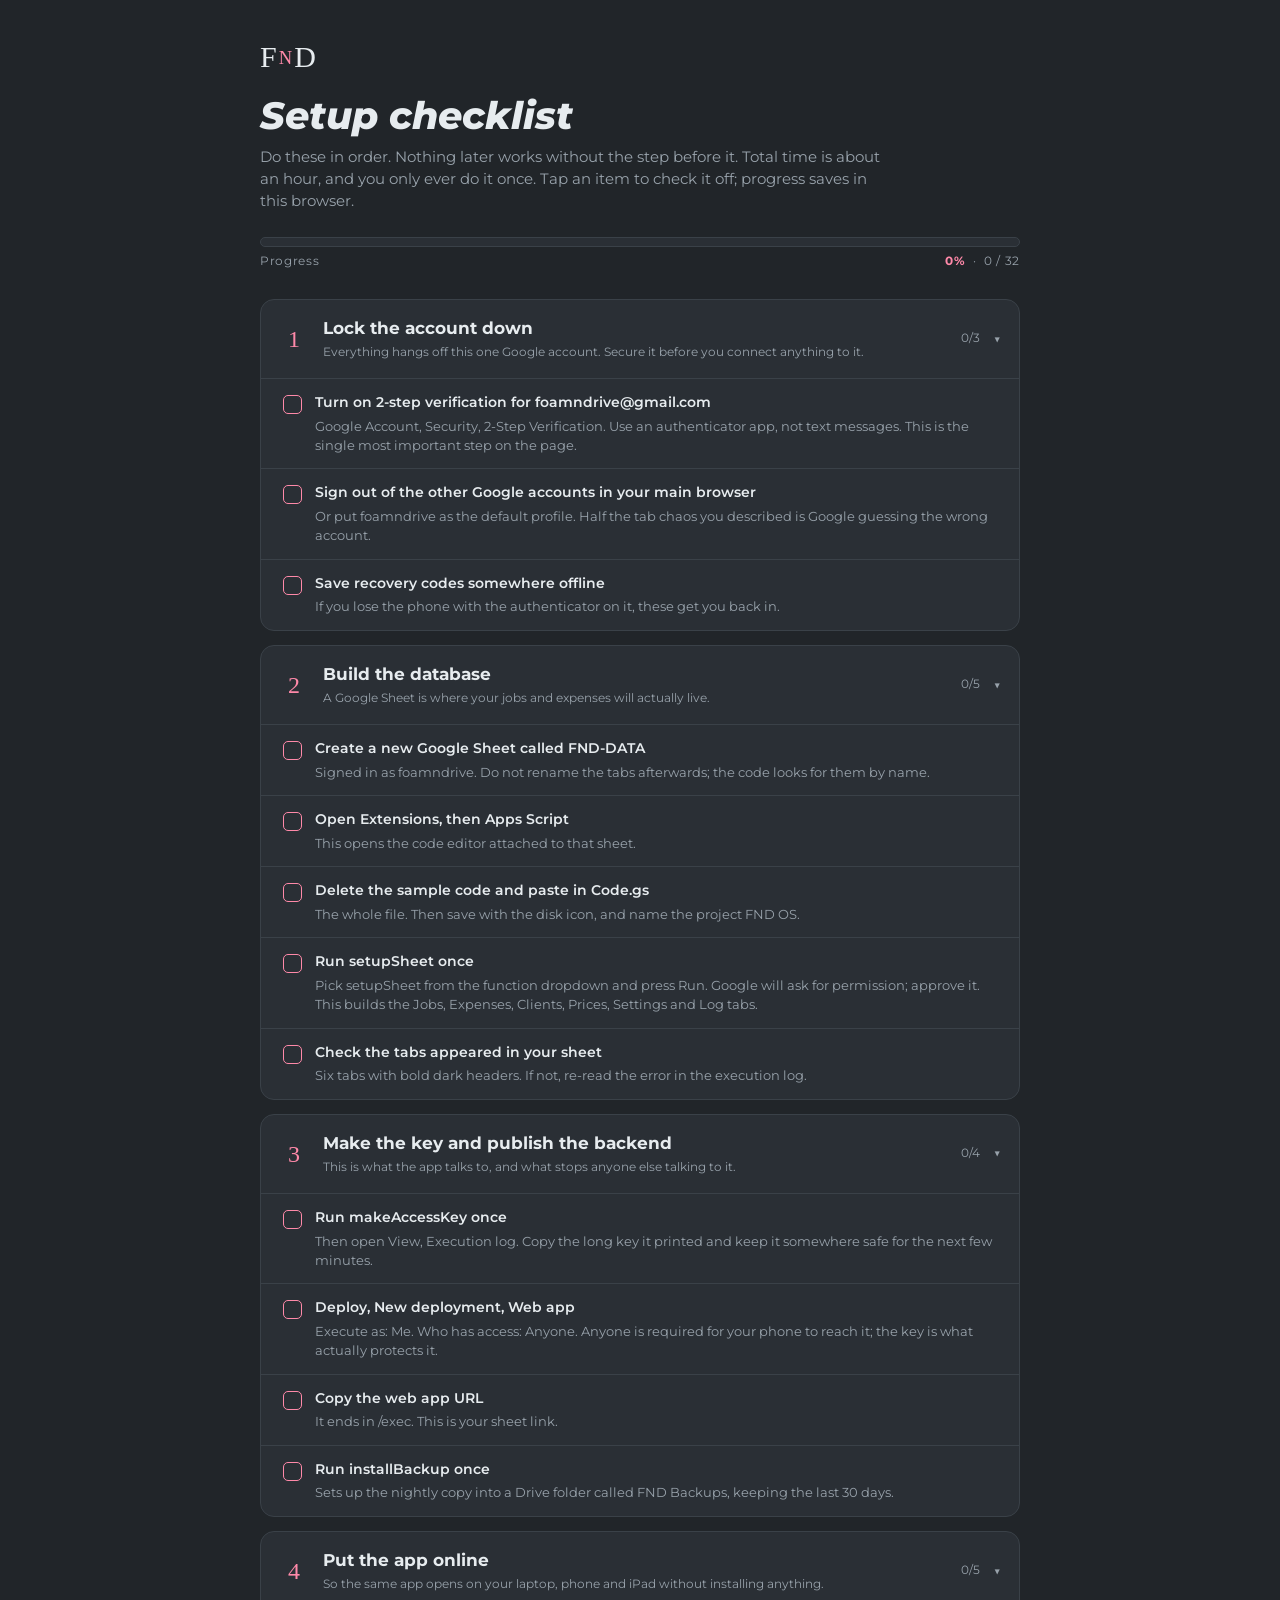
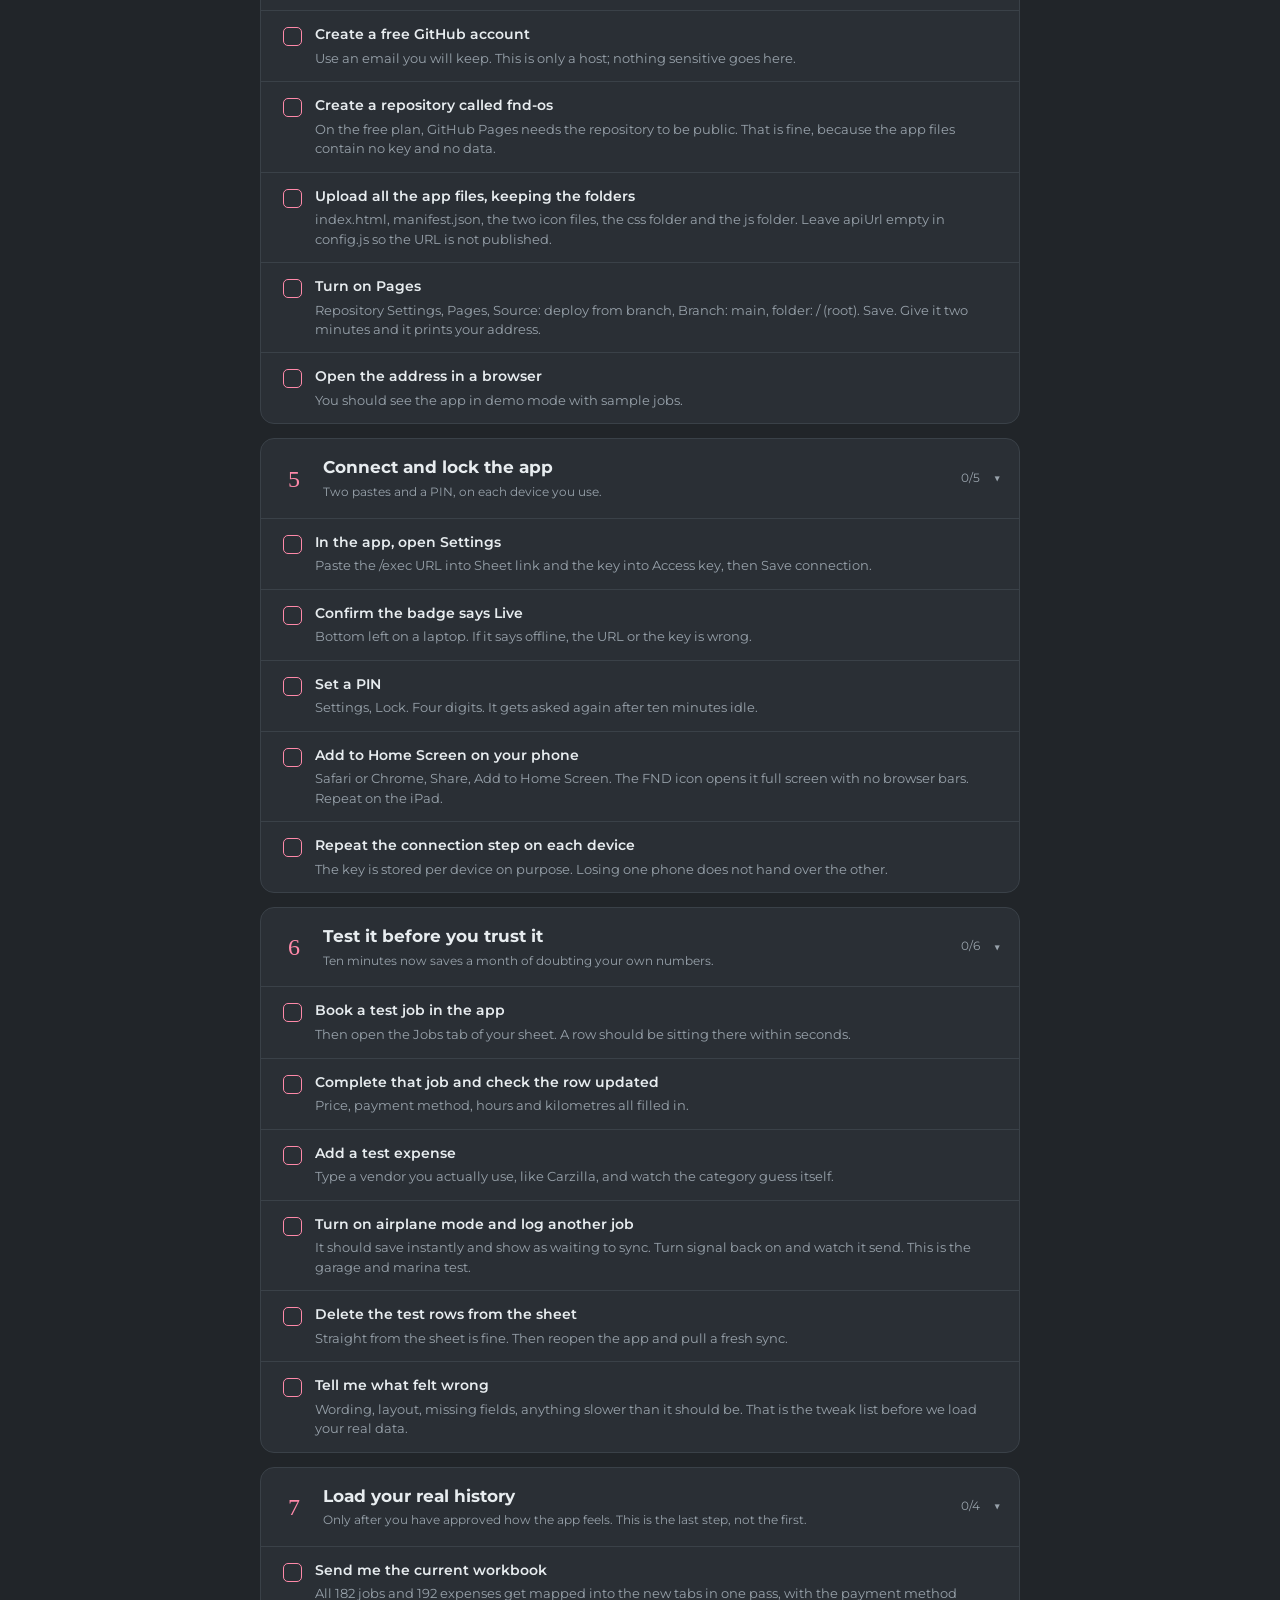
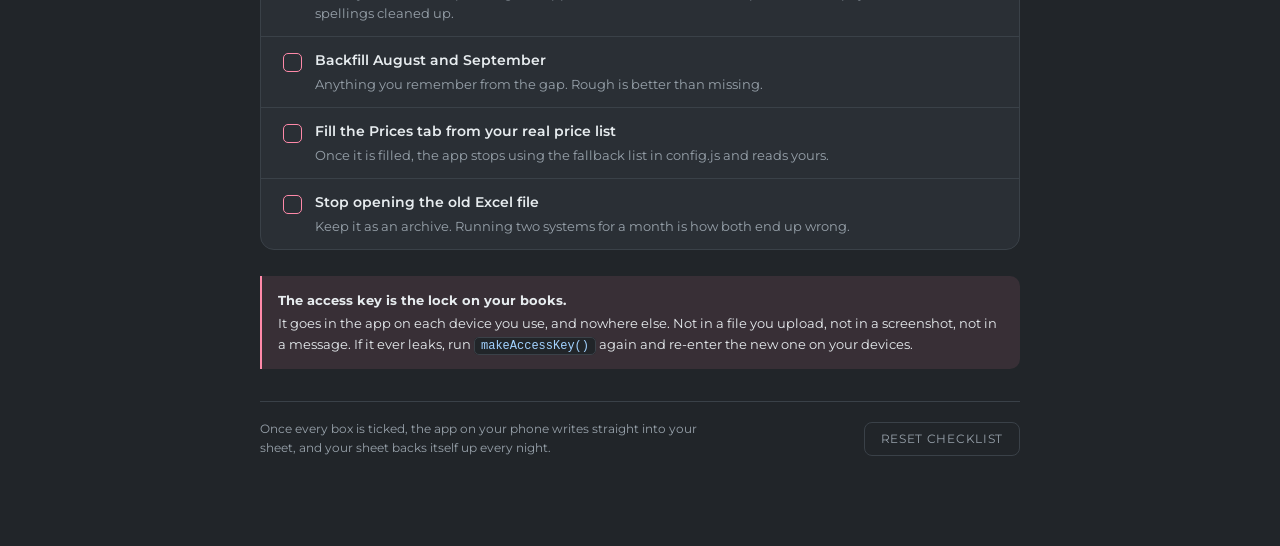
==== SETUP-CHECKLIST.html @ 59f6ef23 "Add files via upload" ====
<!DOCTYPE html>
<html lang="en">
<head>
<meta charset="UTF-8">
<meta name="viewport" content="width=device-width, initial-scale=1.0">
<title>FND OS: setup checklist</title>
<link rel="preconnect" href="https://fonts.googleapis.com">
<link rel="preconnect" href="https://fonts.gstatic.com" crossorigin>
<link href="https://fonts.googleapis.com/css2?family=Montserrat:ital,wght@0,400;0,500;0,600;0,700;0,800;1,800&family=Permanent+Marker&display=swap" rel="stylesheet">
<style>
:root{--char:#212529;--char2:#2a2f35;--char3:#343a41;--line:#3a4148;--ink:#E7ECEF;
  --mute:#98a2ab;--faint:#6b747c;--pink:#FF89A9;--blue:#A2D2FF}
*{box-sizing:border-box;margin:0;padding:0}
body{background:var(--char);color:var(--ink);font-family:'Montserrat',system-ui,sans-serif;
  line-height:1.55;padding:34px 18px 90px;-webkit-font-smoothing:antialiased}
.wrap{max-width:760px;margin:0 auto}
.mark{font-family:'Permanent Marker',cursive;font-size:30px;letter-spacing:1px}
.mark .n{color:var(--pink);font-size:.62em;vertical-align:.18em;margin:0 1px}
h1{font-weight:800;font-style:italic;font-size:clamp(26px,5vw,38px);line-height:1.08;margin:14px 0 10px}
.lead{color:var(--mute);font-size:14.5px;max-width:62ch}
.barwrap{margin:24px 0 6px;background:var(--char2);border:1px solid var(--line);border-radius:20px;height:10px;overflow:hidden}
.bar{height:100%;width:0;background:linear-gradient(90deg,var(--pink),var(--blue));transition:width .35s ease}
.barlabel{display:flex;justify-content:space-between;font-size:11.5px;color:var(--mute);
  letter-spacing:.06em;margin-bottom:28px}
.barlabel b{color:var(--pink)}
.phase{margin-bottom:14px;background:var(--char2);border:1px solid var(--line);border-radius:14px;overflow:hidden}
.phead{display:flex;align-items:center;gap:14px;padding:16px 18px;cursor:pointer;user-select:none}
.phead:hover{background:var(--char3)}
.pnum{font-family:'Permanent Marker',cursive;font-size:24px;color:var(--pink);min-width:30px;text-align:center;line-height:1}
.ptitle{flex:1}
.ptitle .t{font-weight:700;font-size:16.5px}
.ptitle .why{font-size:12px;color:var(--mute);margin-top:2px}
.pcount{font-size:11.5px;color:var(--mute);white-space:nowrap}
.pcount.complete{color:var(--blue)}
.chev{color:var(--mute);font-size:12px;transition:transform .2s}
.phase.open .chev{transform:rotate(90deg)}
.items{max-height:0;overflow:hidden;transition:max-height .3s ease}
.phase.open .items{max-height:3000px}
.item{display:flex;gap:13px;padding:13px 20px 13px 22px;border-top:1px solid var(--line);align-items:flex-start;cursor:pointer}
.item:hover{background:var(--char3)}
.box{min-width:19px;height:19px;border:1.5px solid var(--pink);border-radius:5px;margin-top:3px;
  display:flex;align-items:center;justify-content:center;transition:all .15s}
.box svg{width:12px;height:12px;opacity:0;transition:opacity .15s}
.item.done .box{background:var(--pink);border-color:var(--pink)}
.item.done .box svg{opacity:1}
.itext{flex:1;min-width:0}
.itext .h{font-size:14px;font-weight:600}
.itext .d{font-size:12.5px;color:var(--mute);margin-top:3px}
.item.done .itext .h{color:var(--mute);text-decoration:line-through;text-decoration-color:var(--faint)}
.item.done .itext .d{opacity:.55}
code{background:var(--char);border:1px solid var(--line);border-radius:5px;padding:1px 6px;
  font-family:ui-monospace,Menlo,monospace;font-size:12px;color:var(--blue);word-break:break-word}
.note{background:rgba(255,137,169,.1);border-left:2px solid var(--pink);border-radius:0 10px 10px 0;
  padding:14px 16px;margin:26px 0;font-size:13px;color:var(--ink)}
.note b{display:block;margin-bottom:3px}
footer{margin-top:32px;display:flex;justify-content:space-between;gap:14px;flex-wrap:wrap;
  border-top:1px solid var(--line);padding-top:18px;align-items:center}
.foot{font-size:12px;color:var(--mute);max-width:56ch}
.reset{background:none;border:1px solid var(--line);color:var(--mute);font-family:inherit;font-size:11.5px;
  letter-spacing:.06em;text-transform:uppercase;padding:9px 16px;border-radius:8px;cursor:pointer}
.reset:hover{border-color:var(--pink);color:var(--pink)}
</style>
</head>
<body>
<div class="wrap">
  <div class="mark">F<span class="n">N</span>D</div>
  <h1>Setup checklist</h1>
  <p class="lead">Do these in order. Nothing later works without the step before it. Total time is about an hour, and you only ever do it once. Tap an item to check it off; progress saves in this browser.</p>

  <div class="barwrap"><div class="bar" id="bar"></div></div>
  <div class="barlabel"><span>Progress</span><span><b id="pct">0%</b> &nbsp;·&nbsp; <span id="frac">0 / 0</span></span></div>

  <div id="phases"></div>

  <div class="note">
    <b>The access key is the lock on your books.</b>
    It goes in the app on each device you use, and nowhere else. Not in a file you upload, not in a screenshot, not in a message. If it ever leaks, run <code>makeAccessKey()</code> again and re-enter the new one on your devices.
  </div>

  <footer>
    <p class="foot">Once every box is ticked, the app on your phone writes straight into your sheet, and your sheet backs itself up every night.</p>
    <button class="reset" id="reset">Reset checklist</button>
  </footer>
</div>

<script>
const DATA = [
  {
    title:'Lock the account down',
    why:'Everything hangs off this one Google account. Secure it before you connect anything to it.',
    items:[
      {h:'Turn on 2-step verification for foamndrive@gmail.com', d:'Google Account, Security, 2-Step Verification. Use an authenticator app, not text messages. This is the single most important step on the page.'},
      {h:'Sign out of the other Google accounts in your main browser', d:'Or put foamndrive as the default profile. Half the tab chaos you described is Google guessing the wrong account.'},
      {h:'Save recovery codes somewhere offline', d:'If you lose the phone with the authenticator on it, these get you back in.'}
    ]
  },
  {
    title:'Build the database',
    why:'A Google Sheet is where your jobs and expenses will actually live.',
    items:[
      {h:'Create a new Google Sheet called FND-DATA', d:'Signed in as foamndrive. Do not rename the tabs afterwards; the code looks for them by name.'},
      {h:'Open Extensions, then Apps Script', d:'This opens the code editor attached to that sheet.'},
      {h:'Delete the sample code and paste in Code.gs', d:'The whole file. Then save with the disk icon, and name the project FND OS.'},
      {h:'Run setupSheet once', d:'Pick setupSheet from the function dropdown and press Run. Google will ask for permission; approve it. This builds the Jobs, Expenses, Clients, Prices, Settings and Log tabs.'},
      {h:'Check the tabs appeared in your sheet', d:'Six tabs with bold dark headers. If not, re-read the error in the execution log.'}
    ]
  },
  {
    title:'Make the key and publish the backend',
    why:'This is what the app talks to, and what stops anyone else talking to it.',
    items:[
      {h:'Run makeAccessKey once', d:'Then open View, Execution log. Copy the long key it printed and keep it somewhere safe for the next few minutes.'},
      {h:'Deploy, New deployment, Web app', d:'Execute as: Me. Who has access: Anyone. Anyone is required for your phone to reach it; the key is what actually protects it.'},
      {h:'Copy the web app URL', d:'It ends in /exec. This is your sheet link.'},
      {h:'Run installBackup once', d:'Sets up the nightly copy into a Drive folder called FND Backups, keeping the last 30 days.'}
    ]
  },
  {
    title:'Put the app online',
    why:'So the same app opens on your laptop, phone and iPad without installing anything.',
    items:[
      {h:'Create a free GitHub account', d:'Use an email you will keep. This is only a host; nothing sensitive goes here.'},
      {h:'Create a repository called fnd-os', d:'On the free plan, GitHub Pages needs the repository to be public. That is fine, because the app files contain no key and no data.'},
      {h:'Upload all the app files, keeping the folders', d:'index.html, manifest.json, the two icon files, the css folder and the js folder. Leave apiUrl empty in config.js so the URL is not published.'},
      {h:'Turn on Pages', d:'Repository Settings, Pages, Source: deploy from branch, Branch: main, folder: / (root). Save. Give it two minutes and it prints your address.'},
      {h:'Open the address in a browser', d:'You should see the app in demo mode with sample jobs.'}
    ]
  },
  {
    title:'Connect and lock the app',
    why:'Two pastes and a PIN, on each device you use.',
    items:[
      {h:'In the app, open Settings', d:'Paste the /exec URL into Sheet link and the key into Access key, then Save connection.'},
      {h:'Confirm the badge says Live', d:'Bottom left on a laptop. If it says offline, the URL or the key is wrong.'},
      {h:'Set a PIN', d:'Settings, Lock. Four digits. It gets asked again after ten minutes idle.'},
      {h:'Add to Home Screen on your phone', d:'Safari or Chrome, Share, Add to Home Screen. The FND icon opens it full screen with no browser bars. Repeat on the iPad.'},
      {h:'Repeat the connection step on each device', d:'The key is stored per device on purpose. Losing one phone does not hand over the other.'}
    ]
  },
  {
    title:'Test it before you trust it',
    why:'Ten minutes now saves a month of doubting your own numbers.',
    items:[
      {h:'Book a test job in the app', d:'Then open the Jobs tab of your sheet. A row should be sitting there within seconds.'},
      {h:'Complete that job and check the row updated', d:'Price, payment method, hours and kilometres all filled in.'},
      {h:'Add a test expense', d:'Type a vendor you actually use, like Carzilla, and watch the category guess itself.'},
      {h:'Turn on airplane mode and log another job', d:'It should save instantly and show as waiting to sync. Turn signal back on and watch it send. This is the garage and marina test.'},
      {h:'Delete the test rows from the sheet', d:'Straight from the sheet is fine. Then reopen the app and pull a fresh sync.'},
      {h:'Tell me what felt wrong', d:'Wording, layout, missing fields, anything slower than it should be. That is the tweak list before we load your real data.'}
    ]
  },
  {
    title:'Load your real history',
    why:'Only after you have approved how the app feels. This is the last step, not the first.',
    items:[
      {h:'Send me the current workbook', d:'All 182 jobs and 192 expenses get mapped into the new tabs in one pass, with the payment method spellings cleaned up.'},
      {h:'Backfill August and September', d:'Anything you remember from the gap. Rough is better than missing.'},
      {h:'Fill the Prices tab from your real price list', d:'Once it is filled, the app stops using the fallback list in config.js and reads yours.'},
      {h:'Stop opening the old Excel file', d:'Keep it as an archive. Running two systems for a month is how both end up wrong.'}
    ]
  }
];

const KEY='fnd-setup-v1';
let state={};
try{ state=JSON.parse(localStorage.getItem(KEY)||'{}'); }catch(e){ state={}; }
const save=()=>{ try{ localStorage.setItem(KEY,JSON.stringify(state)); }catch(e){} };
const idOf=(p,i)=>'p'+p+'i'+i;

function render(){
  const host=document.getElementById('phases');
  host.innerHTML='';
  let total=0, done=0;
  DATA.forEach((ph,pi)=>{
    let pdone=0;
    const phase=document.createElement('div');
    phase.className='phase'+(state['_open'+pi]!==false?' open':'');
    const head=document.createElement('div'); head.className='phead';
    const items=document.createElement('div'); items.className='items';
    ph.items.forEach((it,ii)=>{
      total++; const id=idOf(pi,ii); const isDone=!!state[id];
      if(isDone){ done++; pdone++; }
      const row=document.createElement('div');
      row.className='item'+(isDone?' done':'');
      row.innerHTML='<div class="box"><svg viewBox="0 0 24 24" fill="none" stroke="#212529" stroke-width="3.5" stroke-linecap="round"><path d="M4 12l5 5L20 6"/></svg></div>'
        +'<div class="itext"><div class="h">'+it.h+'</div><div class="d">'+it.d+'</div></div>';
      row.onclick=()=>{ state[id]=!state[id]; save(); render(); };
      items.appendChild(row);
    });
    const all=pdone===ph.items.length;
    head.innerHTML='<div class="pnum">'+(pi+1)+'</div>'
      +'<div class="ptitle"><div class="t">'+ph.title+'</div><div class="why">'+ph.why+'</div></div>'
      +'<div class="pcount'+(all?' complete':'')+'">'+pdone+'/'+ph.items.length+'</div><div class="chev">&#9654;</div>';
    head.onclick=()=>{ state['_open'+pi]=!(state['_open'+pi]!==false); save(); render(); };
    phase.appendChild(head); phase.appendChild(items); host.appendChild(phase);
  });
  const pct=total?Math.round(done/total*100):0;
  document.getElementById('bar').style.width=pct+'%';
  document.getElementById('pct').textContent=pct+'%';
  document.getElementById('frac').textContent=done+' / '+total;
}
document.getElementById('reset').onclick=()=>{
  if(confirm('Clear every checkmark?')){ state={}; save(); render(); }
};
render();
</script>
</body>
</html>
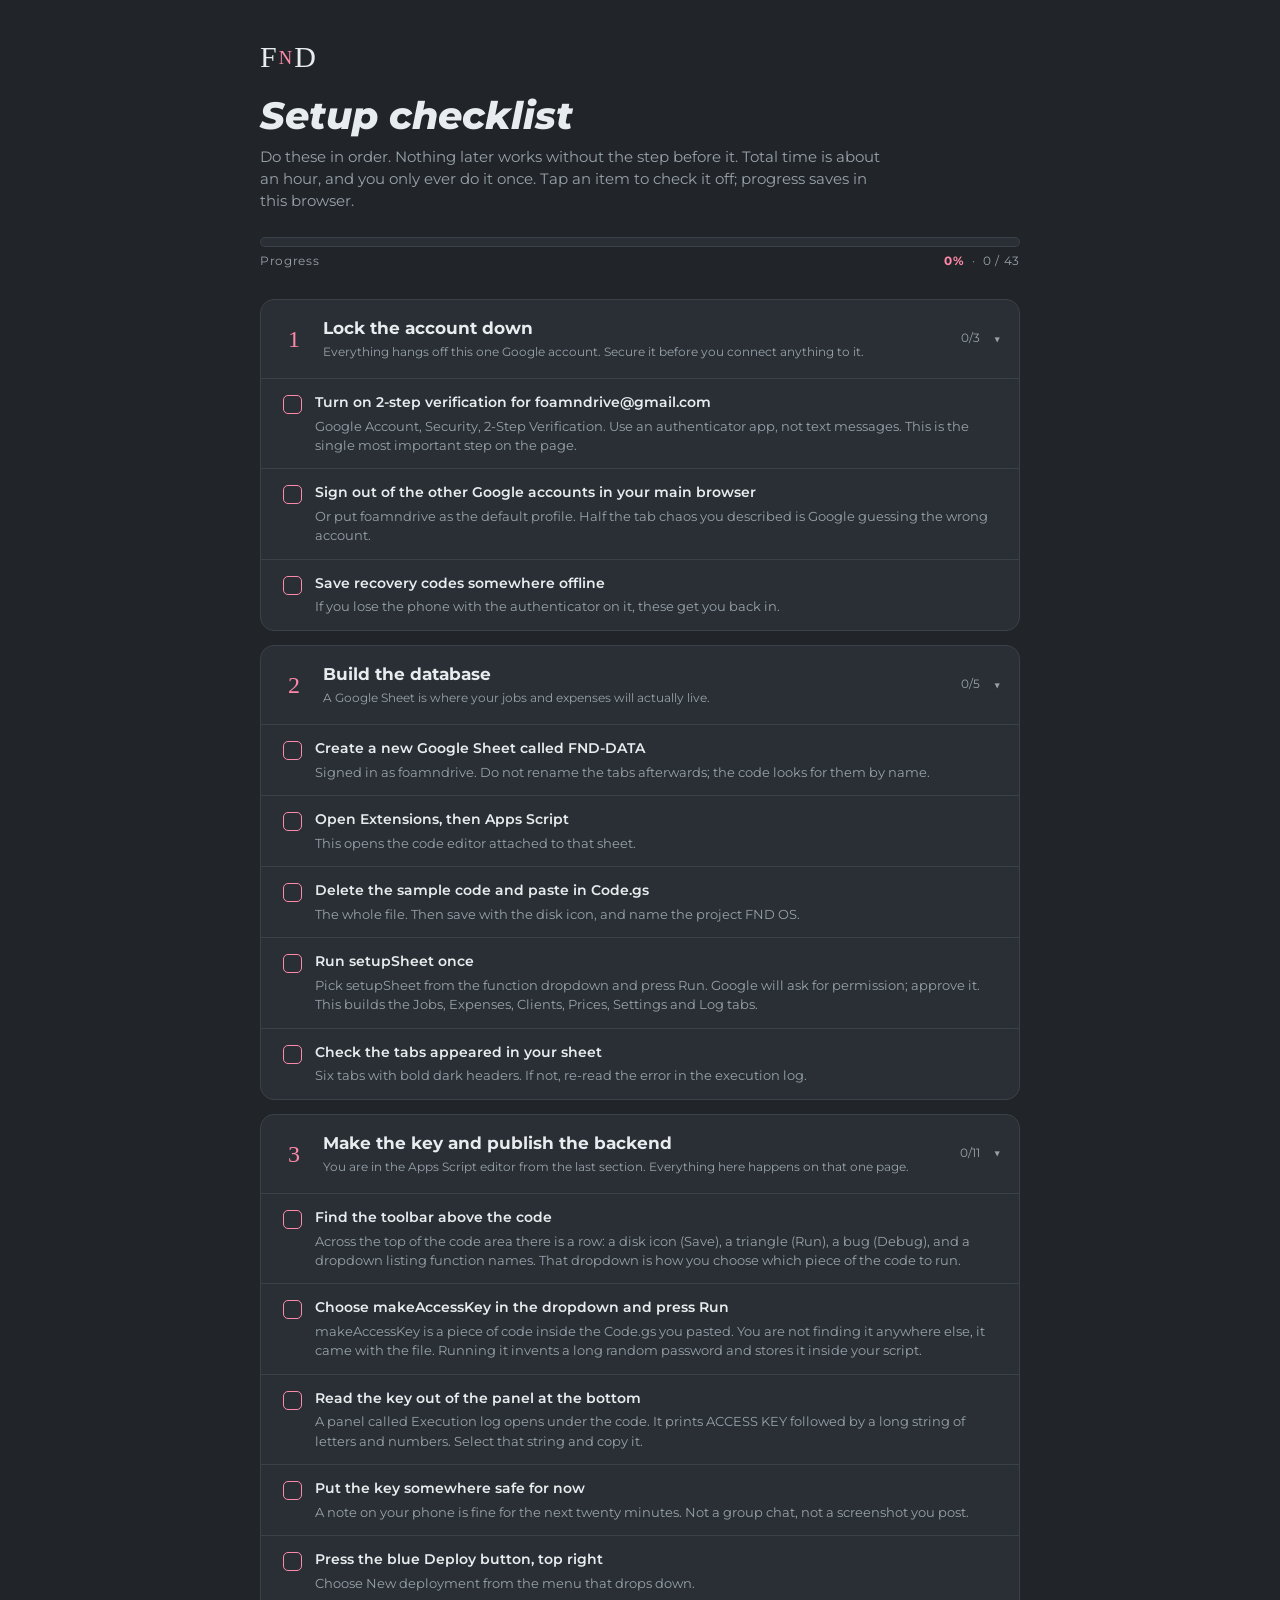
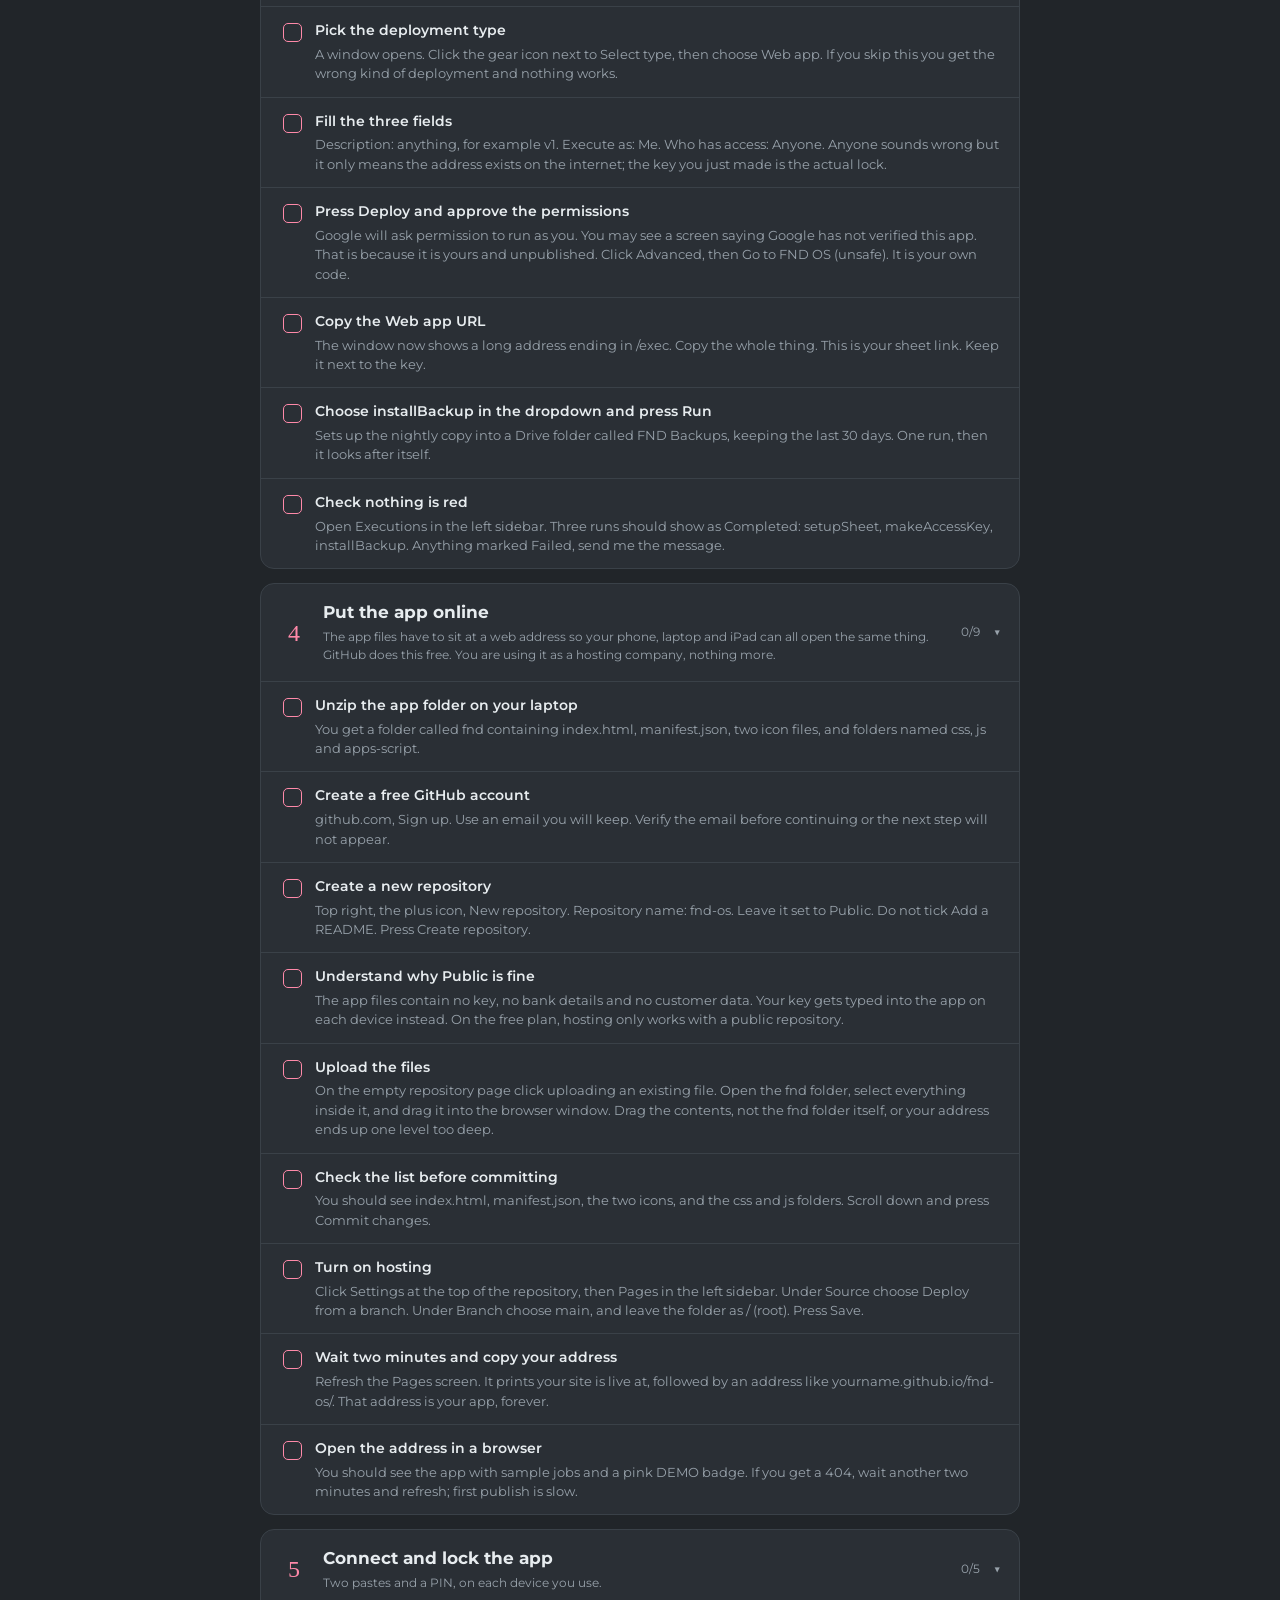
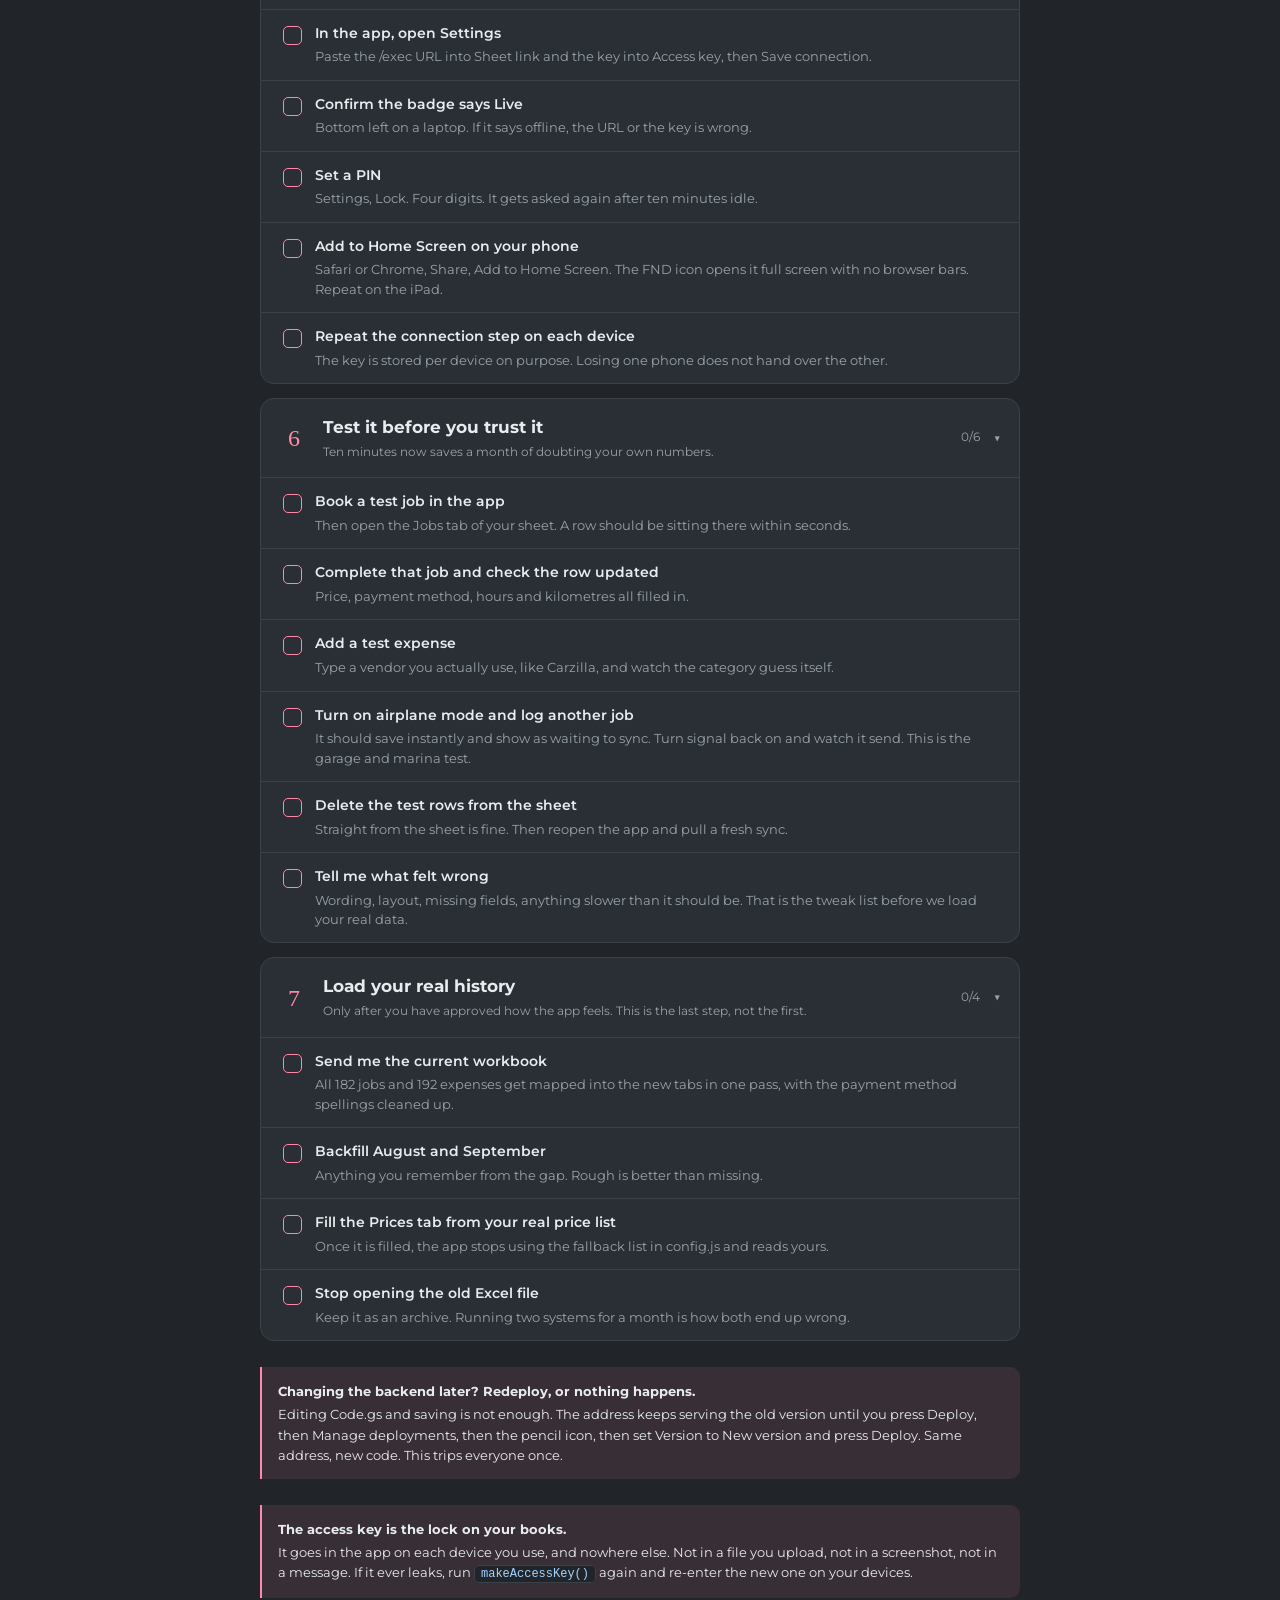
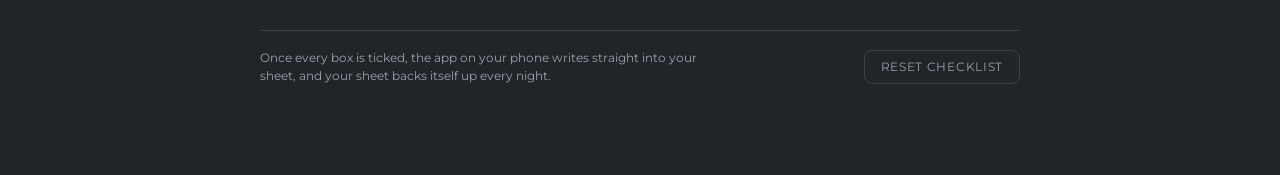
==== commit 3adcb7e6: "Add files via upload" ====
--- a/SETUP-CHECKLIST.html
+++ b/SETUP-CHECKLIST.html
@@ -73,6 +73,11 @@
   <div id="phases"></div>
 
   <div class="note">
+    <b>Changing the backend later? Redeploy, or nothing happens.</b>
+    Editing Code.gs and saving is not enough. The address keeps serving the old version until you press Deploy, then Manage deployments, then the pencil icon, then set Version to New version and press Deploy. Same address, new code. This trips everyone once.
+  </div>
+
+  <div class="note">
     <b>The access key is the lock on your books.</b>
     It goes in the app on each device you use, and nowhere else. Not in a file you upload, not in a screenshot, not in a message. If it ever leaks, run <code>makeAccessKey()</code> again and re-enter the new one on your devices.
   </div>
@@ -107,23 +112,34 @@
   },
   {
     title:'Make the key and publish the backend',
-    why:'This is what the app talks to, and what stops anyone else talking to it.',
-    items:[
-      {h:'Run makeAccessKey once', d:'Then open View, Execution log. Copy the long key it printed and keep it somewhere safe for the next few minutes.'},
-      {h:'Deploy, New deployment, Web app', d:'Execute as: Me. Who has access: Anyone. Anyone is required for your phone to reach it; the key is what actually protects it.'},
-      {h:'Copy the web app URL', d:'It ends in /exec. This is your sheet link.'},
-      {h:'Run installBackup once', d:'Sets up the nightly copy into a Drive folder called FND Backups, keeping the last 30 days.'}
+    why:'You are in the Apps Script editor from the last section. Everything here happens on that one page.',
+    items:[
+      {h:'Find the toolbar above the code', d:'Across the top of the code area there is a row: a disk icon (Save), a triangle (Run), a bug (Debug), and a dropdown listing function names. That dropdown is how you choose which piece of the code to run.'},
+      {h:'Choose makeAccessKey in the dropdown and press Run', d:'makeAccessKey is a piece of code inside the Code.gs you pasted. You are not finding it anywhere else, it came with the file. Running it invents a long random password and stores it inside your script.'},
+      {h:'Read the key out of the panel at the bottom', d:'A panel called Execution log opens under the code. It prints ACCESS KEY followed by a long string of letters and numbers. Select that string and copy it.'},
+      {h:'Put the key somewhere safe for now', d:'A note on your phone is fine for the next twenty minutes. Not a group chat, not a screenshot you post.'},
+      {h:'Press the blue Deploy button, top right', d:'Choose New deployment from the menu that drops down.'},
+      {h:'Pick the deployment type', d:'A window opens. Click the gear icon next to Select type, then choose Web app. If you skip this you get the wrong kind of deployment and nothing works.'},
+      {h:'Fill the three fields', d:'Description: anything, for example v1. Execute as: Me. Who has access: Anyone. Anyone sounds wrong but it only means the address exists on the internet; the key you just made is the actual lock.'},
+      {h:'Press Deploy and approve the permissions', d:'Google will ask permission to run as you. You may see a screen saying Google has not verified this app. That is because it is yours and unpublished. Click Advanced, then Go to FND OS (unsafe). It is your own code.'},
+      {h:'Copy the Web app URL', d:'The window now shows a long address ending in /exec. Copy the whole thing. This is your sheet link. Keep it next to the key.'},
+      {h:'Choose installBackup in the dropdown and press Run', d:'Sets up the nightly copy into a Drive folder called FND Backups, keeping the last 30 days. One run, then it looks after itself.'},
+      {h:'Check nothing is red', d:'Open Executions in the left sidebar. Three runs should show as Completed: setupSheet, makeAccessKey, installBackup. Anything marked Failed, send me the message.'}
     ]
   },
   {
     title:'Put the app online',
-    why:'So the same app opens on your laptop, phone and iPad without installing anything.',
-    items:[
-      {h:'Create a free GitHub account', d:'Use an email you will keep. This is only a host; nothing sensitive goes here.'},
-      {h:'Create a repository called fnd-os', d:'On the free plan, GitHub Pages needs the repository to be public. That is fine, because the app files contain no key and no data.'},
-      {h:'Upload all the app files, keeping the folders', d:'index.html, manifest.json, the two icon files, the css folder and the js folder. Leave apiUrl empty in config.js so the URL is not published.'},
-      {h:'Turn on Pages', d:'Repository Settings, Pages, Source: deploy from branch, Branch: main, folder: / (root). Save. Give it two minutes and it prints your address.'},
-      {h:'Open the address in a browser', d:'You should see the app in demo mode with sample jobs.'}
+    why:'The app files have to sit at a web address so your phone, laptop and iPad can all open the same thing. GitHub does this free. You are using it as a hosting company, nothing more.',
+    items:[
+      {h:'Unzip the app folder on your laptop', d:'You get a folder called fnd containing index.html, manifest.json, two icon files, and folders named css, js and apps-script.'},
+      {h:'Create a free GitHub account', d:'github.com, Sign up. Use an email you will keep. Verify the email before continuing or the next step will not appear.'},
+      {h:'Create a new repository', d:'Top right, the plus icon, New repository. Repository name: fnd-os. Leave it set to Public. Do not tick Add a README. Press Create repository.'},
+      {h:'Understand why Public is fine', d:'The app files contain no key, no bank details and no customer data. Your key gets typed into the app on each device instead. On the free plan, hosting only works with a public repository.'},
+      {h:'Upload the files', d:'On the empty repository page click uploading an existing file. Open the fnd folder, select everything inside it, and drag it into the browser window. Drag the contents, not the fnd folder itself, or your address ends up one level too deep.'},
+      {h:'Check the list before committing', d:'You should see index.html, manifest.json, the two icons, and the css and js folders. Scroll down and press Commit changes.'},
+      {h:'Turn on hosting', d:'Click Settings at the top of the repository, then Pages in the left sidebar. Under Source choose Deploy from a branch. Under Branch choose main, and leave the folder as / (root). Press Save.'},
+      {h:'Wait two minutes and copy your address', d:'Refresh the Pages screen. It prints your site is live at, followed by an address like yourname.github.io/fnd-os/. That address is your app, forever.'},
+      {h:'Open the address in a browser', d:'You should see the app with sample jobs and a pink DEMO badge. If you get a 404, wait another two minutes and refresh; first publish is slow.'}
     ]
   },
   {
